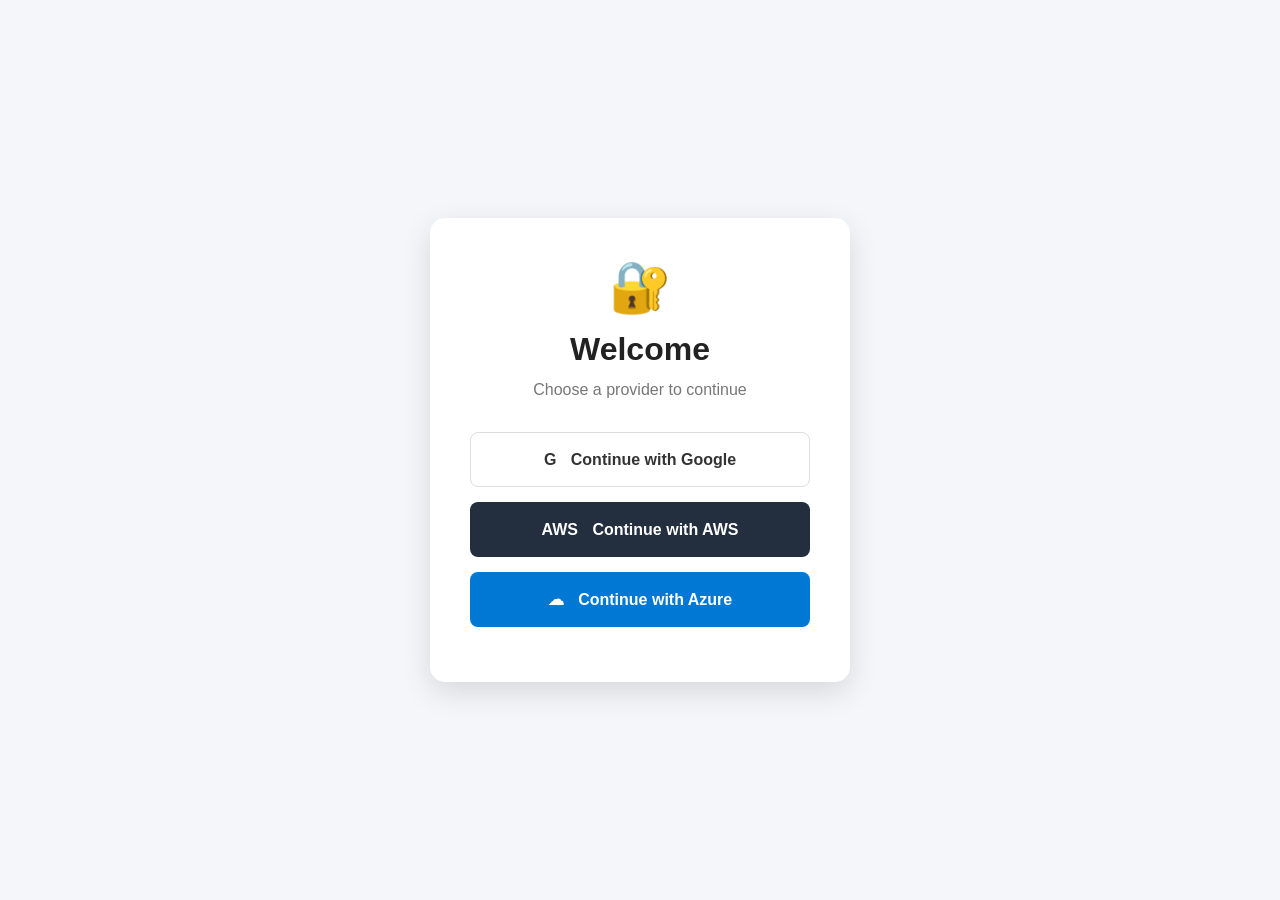
==== oauth-frontend/index.html @ e5f74238 "Oauth Project with AWS and Azure implementation" ====
<!DOCTYPE html>
<html lang="en">

<head>
    <meta charset="UTF-8">
    <meta name="viewport" content="width=device-width, initial-scale=1.0">

    <title>OAuth Login</title>

    <link rel="stylesheet" href="style.css">
</head>

<body>

<div class="page-container">

    <div class="login-card">

        <div class="lock-icon">🔐</div>

        <h1>Welcome</h1>

        <p class="subtitle">
            Choose a provider to continue
        </p>

        <button class="oauth-button google"
                onclick="loginWithGoogle()">

            <span class="provider-icon">G</span>

            Continue with Google

        </button>


        <button class="oauth-button aws"
                onclick="loginWithAws()">

            <span class="provider-icon">AWS</span>

            Continue with AWS

        </button>


        <button class="oauth-button azure"
                onclick="loginWithAzure()">

            <span class="provider-icon">☁</span>

            Continue with Azure

        </button>

    </div>

</div>

<script src="script.js"></script>

</body>

</html>
---- oauth-frontend/style.css ----
* {
    margin: 0;
    padding: 0;
    box-sizing: border-box;
}


body {
    font-family: Arial, sans-serif;
    background: #f4f6f9;
}


.page-container {

    min-height: 100vh;

    display: flex;

    justify-content: center;
    align-items: center;

    padding: 20px;

}


/* =========================
   LOGIN
========================= */

.login-card,
.form-card,
.profile-card {

    width: 100%;
    max-width: 420px;

    background: white;

    padding: 40px;

    border-radius: 15px;

    box-shadow:
            0 10px 30px rgba(0, 0, 0, 0.12);

    text-align: center;
}


.lock-icon {

    font-size: 50px;

    margin-bottom: 15px;
}


h1 {

    margin-bottom: 10px;

    color: #222;
}


.subtitle {

    color: #777;

    margin-bottom: 30px;

    line-height: 1.5;
}


/* =========================
   OAUTH BUTTONS
========================= */

.oauth-button {

    width: 100%;

    height: 55px;

    margin-bottom: 15px;

    border-radius: 8px;

    border: none;

    cursor: pointer;

    font-size: 16px;

    font-weight: bold;

    transition: 0.2s;

}


.oauth-button:hover {

    transform: translateY(-2px);

    box-shadow:
            0 6px 15px rgba(0, 0, 0, 0.15);

}


.google {

    background: white;

    color: #333;

    border: 1px solid #ddd;
}


.aws {

    background: #232f3e;

    color: white;
}


.azure {

    background: #0078d4;

    color: white;
}


.provider-icon {

    margin-right: 10px;
}


/* =========================
   REGISTER FORM
========================= */

.form-card {

    text-align: left;
}


.form-card h1,
.form-card .subtitle {

    text-align: center;
}


.form-group {

    margin-bottom: 20px;

}


label {

    display: block;

    margin-bottom: 8px;

    font-weight: bold;

    color: #444;

}


input {

    width: 100%;

    height: 48px;

    padding: 12px;

    border: 1px solid #ddd;

    border-radius: 7px;

    font-size: 15px;

}


input:focus {

    outline: none;

    border-color: #0078d4;

}


.submit-button {

    width: 100%;

    height: 50px;

    border: none;

    border-radius: 8px;

    background: #0078d4;

    color: white;

    font-size: 16px;

    font-weight: bold;

    cursor: pointer;

}


.submit-button:hover {

    background: #0063b1;
}


/* =========================
   PROFILE
========================= */

.profile-image img {

    width: 120px;

    height: 120px;

    border-radius: 50%;

    object-fit: cover;

    margin-bottom: 15px;

}


.profile-card {

    text-align: center;
}


.profile-card > p {

    color: #777;

    margin-bottom: 25px;
}


.profile-details {

    text-align: left;

    border-top: 1px solid #eee;

}


.profile-row {

    display: flex;

    justify-content: space-between;

    padding: 16px 0;

    border-bottom: 1px solid #eee;

}


.label {

    font-weight: bold;

    color: #444;
}


.logout-button {

    width: 100%;

    margin-top: 25px;

    height: 48px;

    border: none;

    border-radius: 8px;

    background: #dc3545;

    color: white;

    font-size: 16px;

    cursor: pointer;

}

.identities-section {
    align-items: flex-start;
}

#identitiesContainer {
    width: 100%;
}

.provider-item {
    margin-top: 10px;
    padding: 12px;
    border: 1px solid #ddd;
    border-radius: 8px;
    background: #f7f7f7;
}

.provider-item div {
    margin: 5px 0;
}

.logout-button:hover {

    background: #bb2d3b;
}


/* =========================
   MOBILE
========================= */

@media (max-width: 500px) {

    .login-card,
    .form-card,
    .profile-card {

        padding: 30px 20px;

    }

}
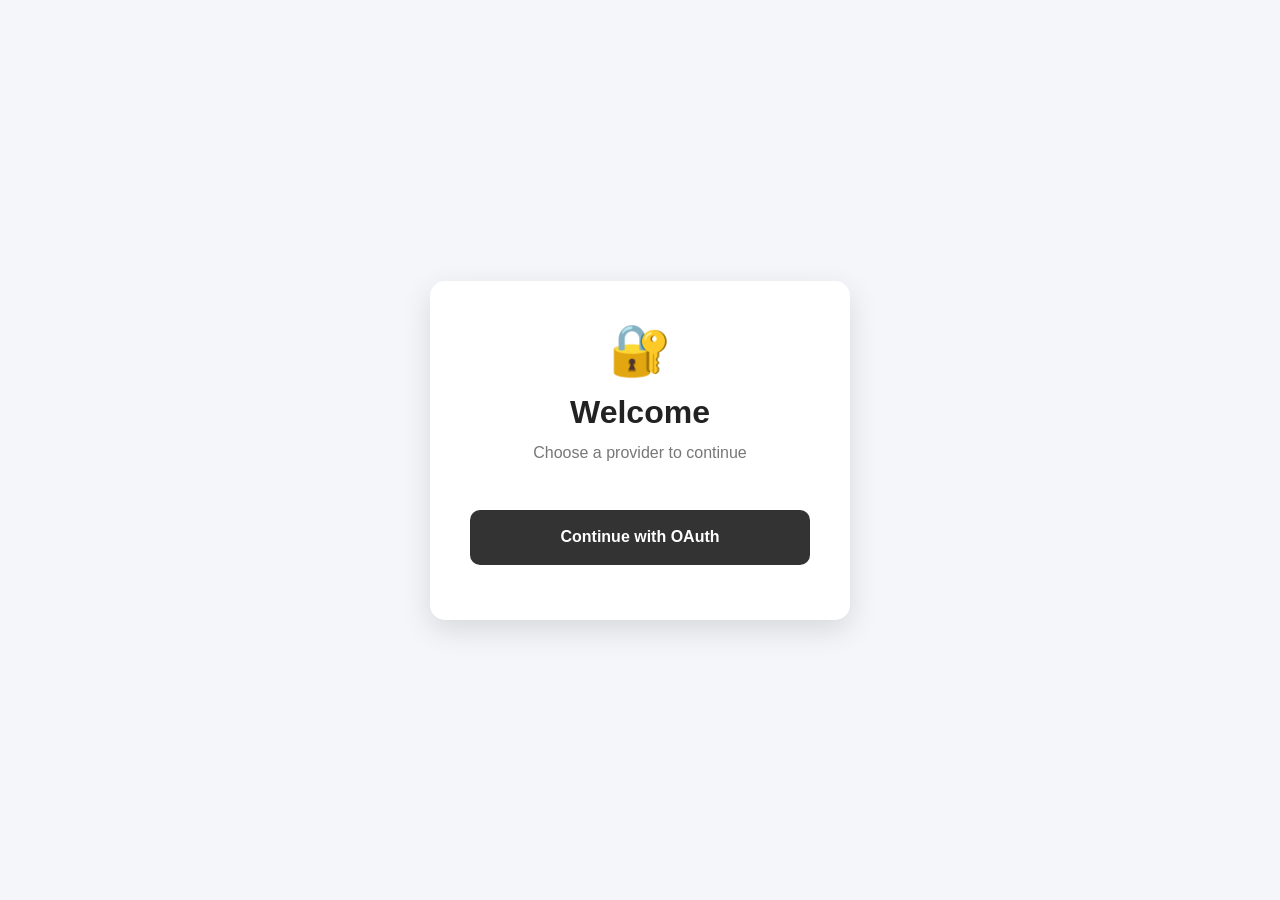
==== commit b06c67fe: "Add logging and OAuth provider caching" ====
--- a/oauth-frontend/index.html
+++ b/oauth-frontend/index.html
@@ -12,52 +12,44 @@
 
 <body>
 
-<div class="page-container">
+    <div class="page-container">
 
-    <div class="login-card">
+        <div class="login-card">
 
-        <div class="lock-icon">🔐</div>
+            <div class="lock-icon">🔐</div>
 
-        <h1>Welcome</h1>
+            <h1>Welcome</h1>
 
-        <p class="subtitle">
-            Choose a provider to continue
-        </p>
+            <p class="subtitle">
+                Choose a provider to continue
+            </p>
 
-        <button class="oauth-button google"
-                onclick="loginWithGoogle()">
+            <!-- Initial OAuth button -->
 
-            <span class="provider-icon">G</span>
+            <div id="providerContainer">
 
-            Continue with Google
+                <button id="oauthButton" 
+                class="oauth-button" 
+                onclick="showProviders()">
 
-        </button>
+                    Continue with OAuth
+
+                </button>
+
+            </div>
 
 
-        <button class="oauth-button aws"
-                onclick="loginWithAws()">
+            <!-- Buttons will come from database -->
 
-            <span class="provider-icon">AWS</span>
+            <div id="providerContainer">
 
-            Continue with AWS
+            </div>
 
-        </button>
-
-
-        <button class="oauth-button azure"
-                onclick="loginWithAzure()">
-
-            <span class="provider-icon">☁</span>
-
-            Continue with Azure
-
-        </button>
+        </div>
 
     </div>
 
-</div>
-
-<script src="script.js"></script>
+    <script src="script.js"></script>
 
 </body>
 
--- a/oauth-frontend/style.css
+++ b/oauth-frontend/style.css
@@ -361,4 +361,74 @@
 
     }
 
+}
+
+.oauth-button {
+    width: 100%;
+    padding: 15px;
+    margin-top: 15px;
+
+    border: none;
+    border-radius: 10px;
+
+    font-size: 16px;
+    font-weight: bold;
+
+    color: white;
+
+    cursor: pointer;
+
+    transition: 0.3s;
+}
+
+/* =====================
+   CONTINUE WITH OAUTH
+===================== */
+
+#oauthButton {
+    background: #333;
+}
+
+#oauthButton:hover {
+    background: #555;
+}
+
+
+/* =====================
+   GOOGLE
+===================== */
+
+.google-button {
+    background: #e44a4a;
+}
+
+.google-button:hover {
+    background: #e4e020;
+}
+
+
+/* =====================
+   AWS
+===================== */
+
+.aws-button {
+    background: #FF9900;
+    color: #111;
+}
+
+.aws-button:hover {
+    background: #E88B00;
+}
+
+
+/* =====================
+   AZURE
+===================== */
+
+.azure-button {
+    background: #0078D4;
+}
+
+.azure-button:hover {
+    background: #005A9E;
 }
